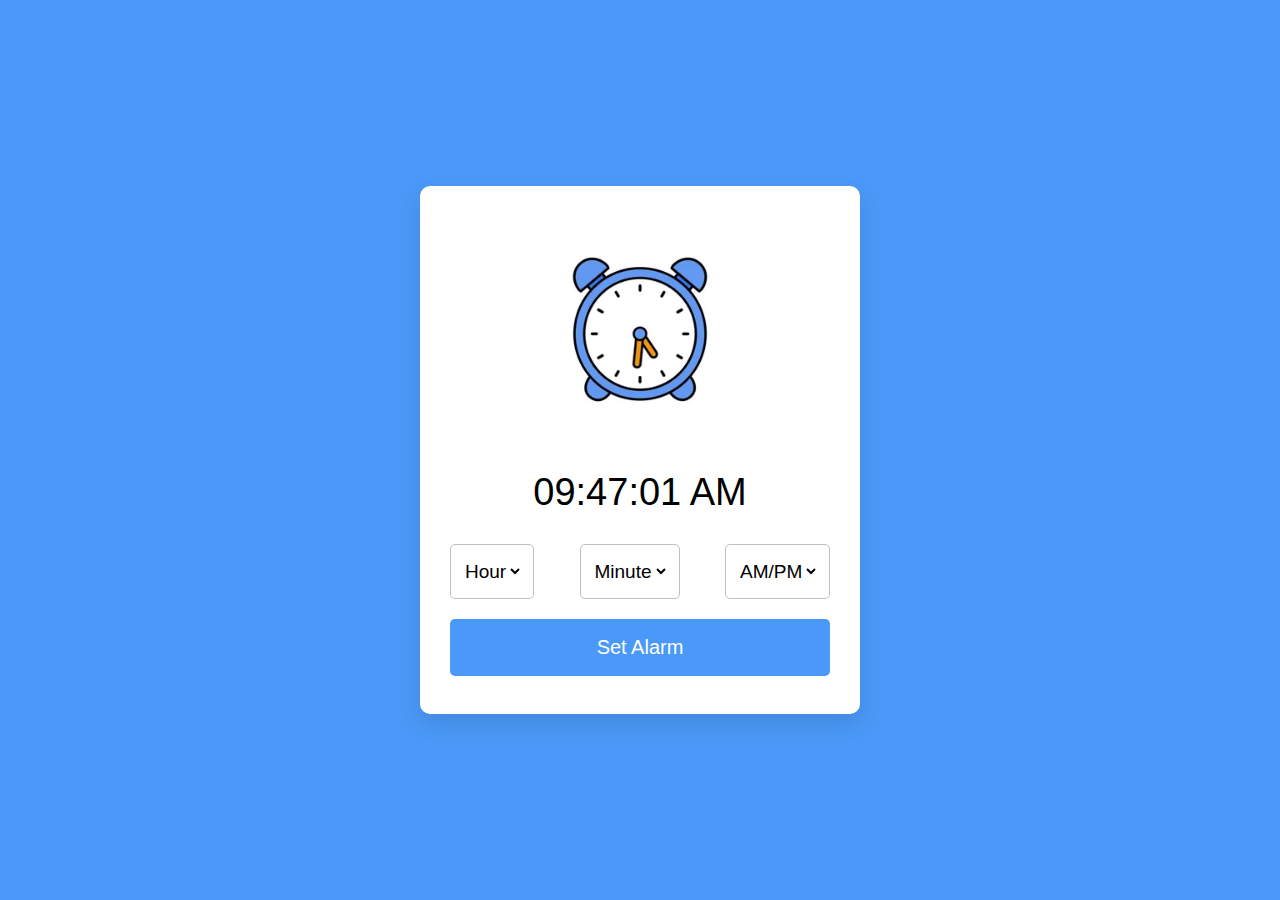
==== alarm.html @ 75a9244f "Add files via upload" ====
<!DOCTYPE html>
<html lang="en">
<head>
    <meta charset="UTF-8">
    <meta http-equiv="X-UA-Compatible" content="IE=edge">
    <meta name="viewport" content="width=device-width, initial-scale=1.0">
    <title>Alarm Clock</title>
    <link rel="stylesheet" href="clock.css">
    <script src="timer.js"></script> 
</head>
<body>
 <div class="contain">
    <img src="./clock img.webp" alt="clock">
    <h1>00:00:00 PM</h1>
    <div class="content">
        <div class="column">
            <select>
                <option value="Hour" selected disabled hidden>Hour</option>
            </select>
        </div>
        <div class="column">
            <select>
                <option value="Minute" selected disabled hidden>Minute</option>
            </select>
        </div>
        <div class="column">
            <select>
                <option value="AM/PM" selected disabled hidden>AM/PM
                </option>
            </select>
        </div>
    </div>
    <button>Set Alarm</button>
 </div>
 <script src="time.js"></script>
</body>
</html>
---- clock.css ----
*
{
    margin: 0;
    padding: 0;
    box-sizing: border-box;
    font-family: 'Poppins', sans-serif;
}
body,.contain,.content
{
    display: flex;
    justify-content: center;
    align-items: center;
}
body
{
    width: 0 10px;
    min-height: 100vh;
    background: #4A98F7;
}
.contain
{
    width: 440px;
    padding: 30px 30px 38px;
    background: #fff;
    border-radius: 10px;
    flex-direction: column;
    box-shadow: 0 10px 25px rgba(0, 0,0,0.1);
}
.contain img
{
    max-width: 400px;
}
.contain h1
{
    font-size: 38px;
    font-weight: 500;
    margin: 30px 0;
}
.contain .content
{
    width: 100%;
    justify-content: space-between;
}
.contain.disable
{
    cursor: no-drop;
}
.content .column
{
    padding: 0 10px; 
    border-radius: 5px;
    border: 1px solid #bfbfbf;
    width: calc(100%/3-5px);
}
.contain.disable .column
{
    opacity: 0.6;
    pointer-events: none; 
}
.column select
{
    width: 100%;
    height: 53px;
    border: none;
    outline: none;
    background: none;
    font-size: 19px;
}
.contain button
{
    width: 100%;
    border: none;
    outline: none;
    color: #fff;
    cursor: pointer;
    font-size: 20px;
    padding: 17px 0; 
    margin-top: 20px; 
    border-radius: 5px;
    background: #4A98F7;
}
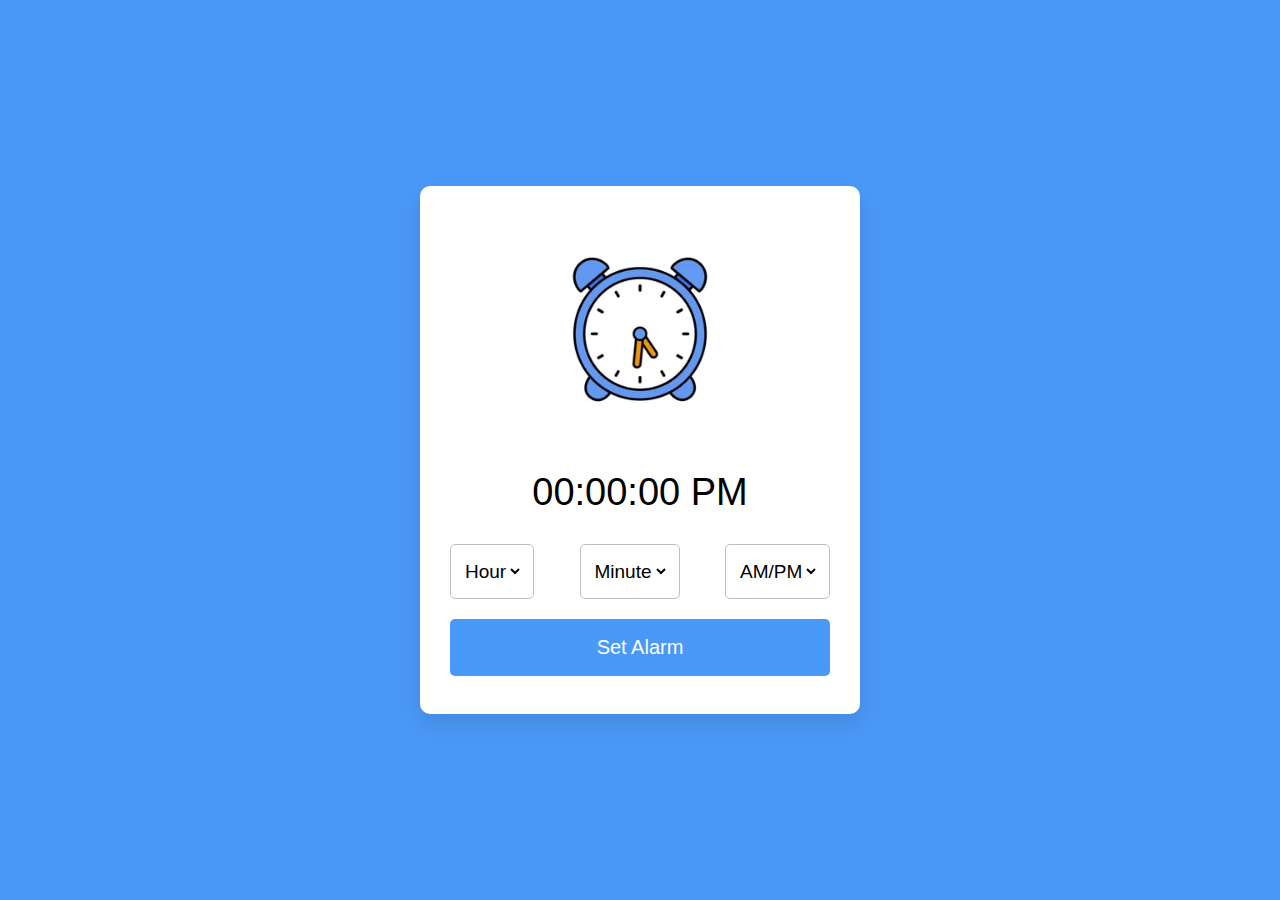
==== commit 70ee1379: "Update alarm.html" ====
--- a/alarm.html
+++ b/alarm.html
@@ -32,6 +32,5 @@
     </div>
     <button>Set Alarm</button>
  </div>
- <script src="time.js"></script>
 </body>
-</html>+</html>
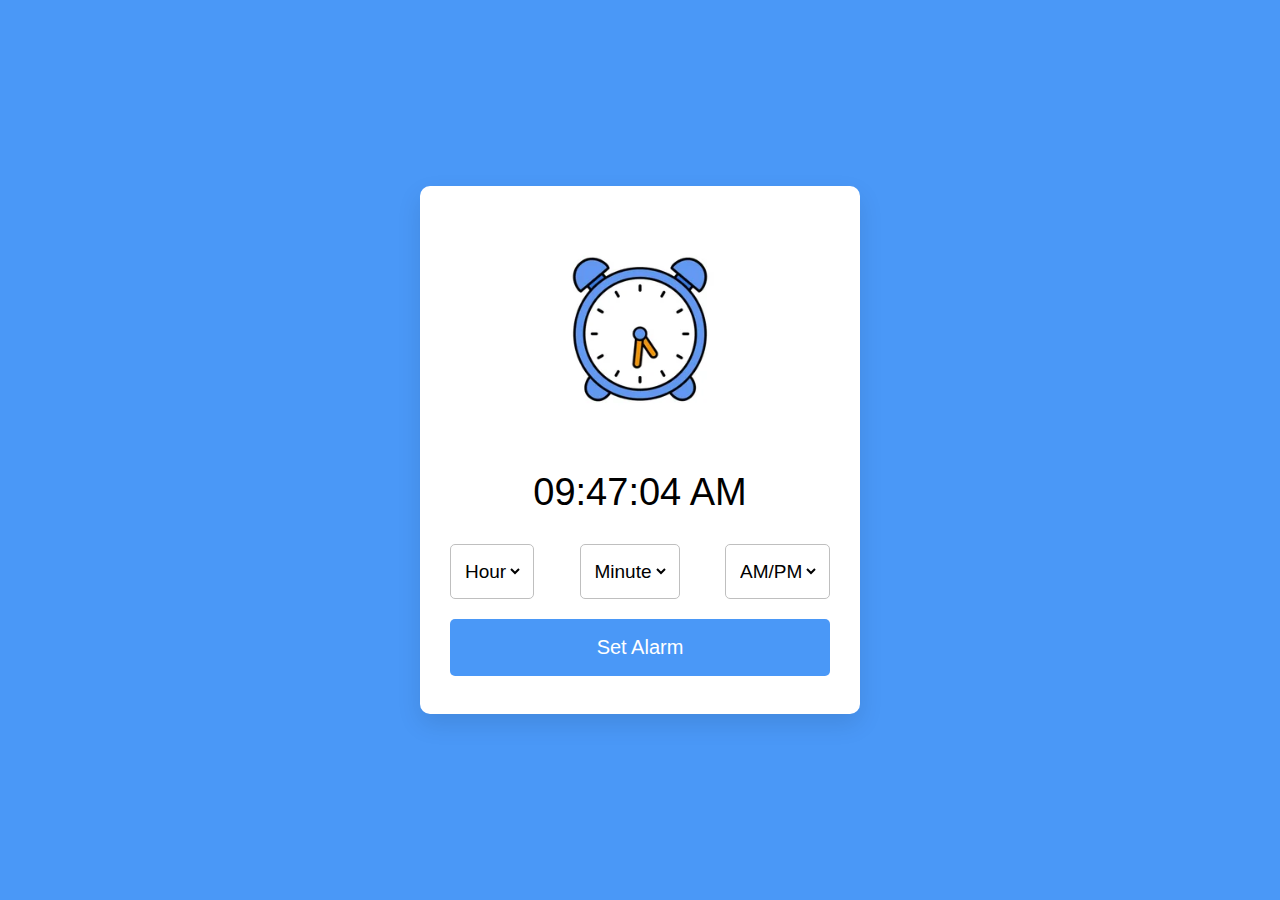
==== commit 89d49161: "Update alarm.html" ====
--- a/alarm.html
+++ b/alarm.html
@@ -31,6 +31,7 @@
         </div>
     </div>
     <button>Set Alarm</button>
+     <script src="time.js"></script>
  </div>
 </body>
 </html>
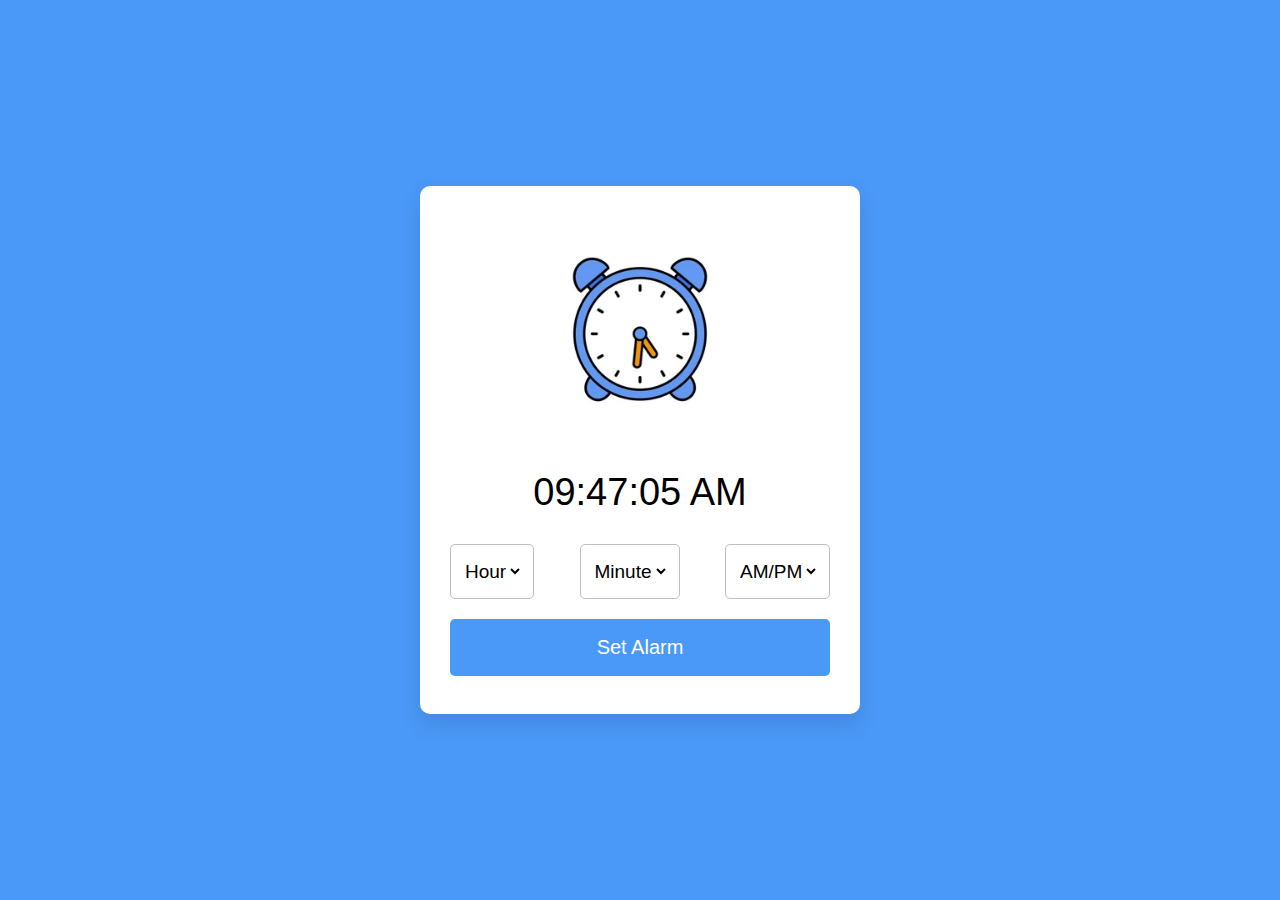
==== commit 8f85686b: "Update alarm.html" ====
--- a/alarm.html
+++ b/alarm.html
@@ -6,7 +6,6 @@
     <meta name="viewport" content="width=device-width, initial-scale=1.0">
     <title>Alarm Clock</title>
     <link rel="stylesheet" href="clock.css">
-    <script src="timer.js"></script> 
 </head>
 <body>
  <div class="contain">
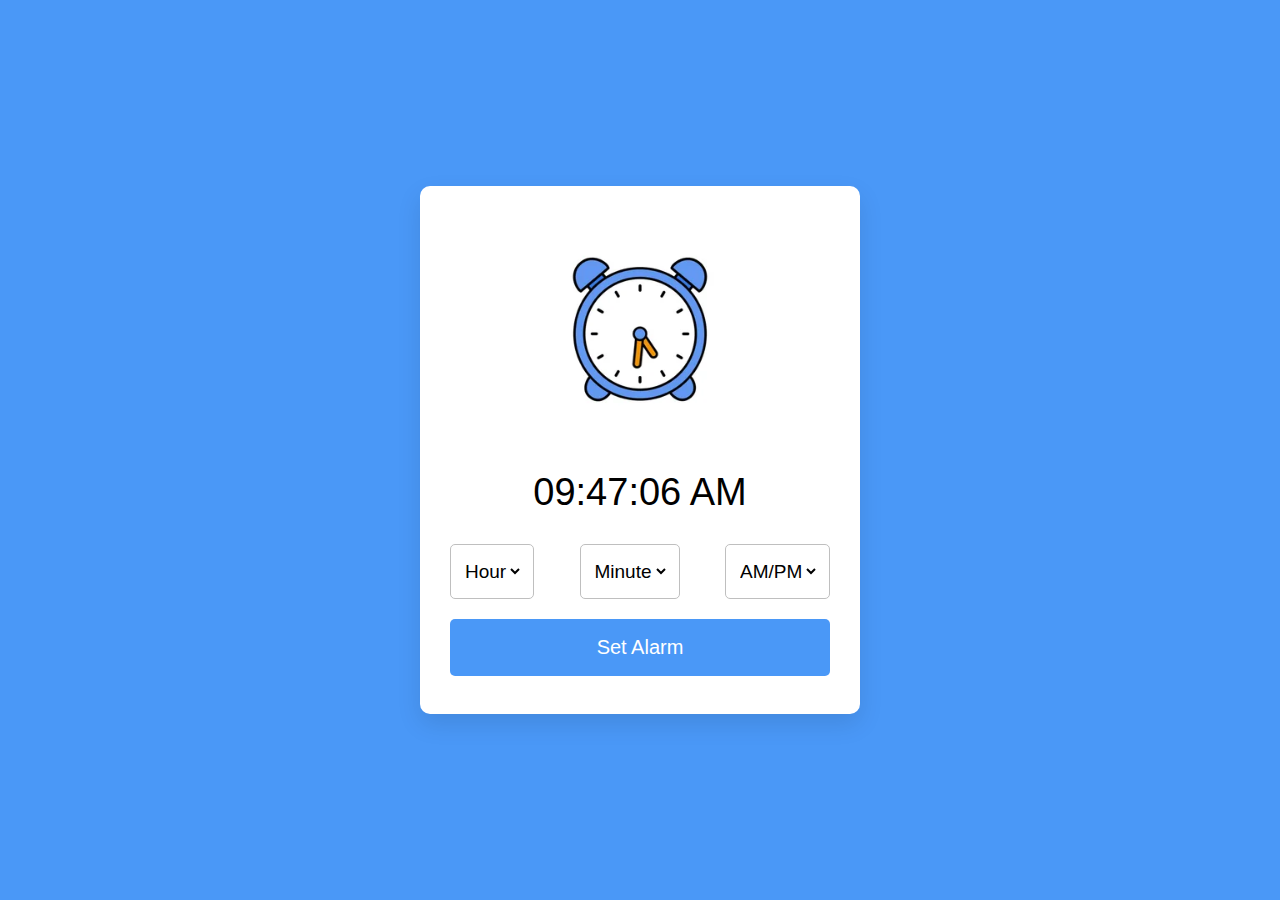
==== commit b7d87067: "Update alarm.html" ====
--- a/alarm.html
+++ b/alarm.html
@@ -6,6 +6,10 @@
     <meta name="viewport" content="width=device-width, initial-scale=1.0">
     <title>Alarm Clock</title>
     <link rel="stylesheet" href="clock.css">
+    <script src="https://code.jquery.com/jquery-3.6.0.min.js"
+            integrity="sha256-/xUj+3OJU5yExlq6GSYGSHk7tPXikynS7ogEvDej/m4="
+            crossorigin="anonymous">
+    </script>
 </head>
 <body>
  <div class="contain">
